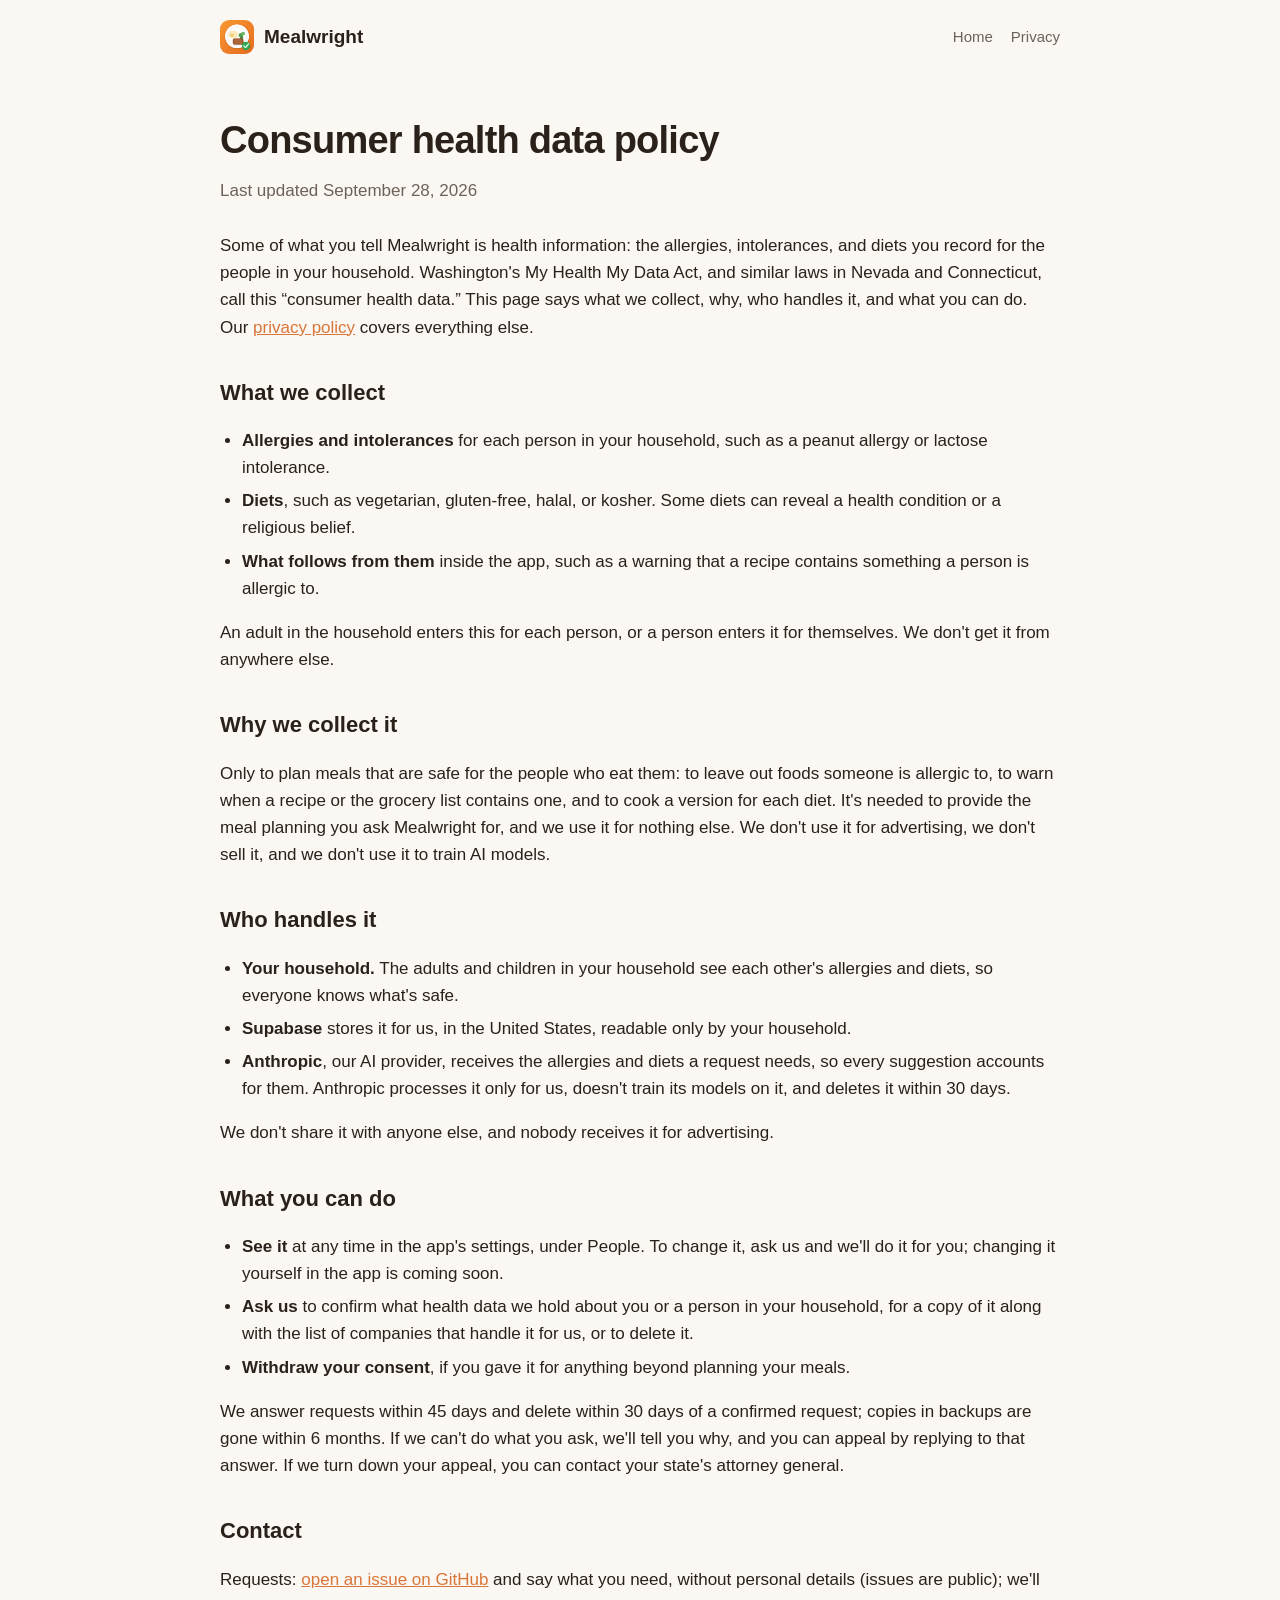
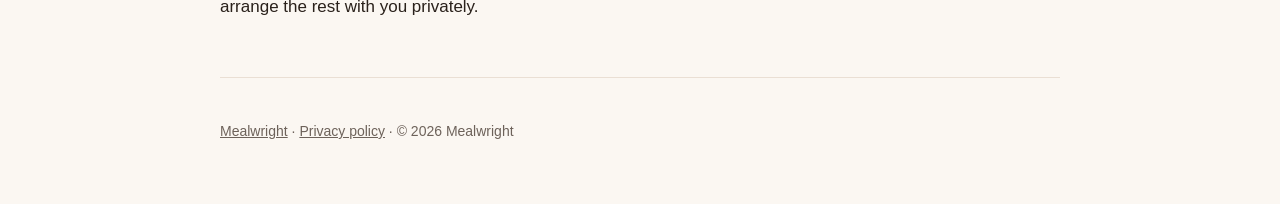
==== health-data.html @ b970c346 "Publish site from mealwright@4859d8d" ====
<!doctype html>
<html lang="en">
<head>
  <meta charset="utf-8">
  <meta name="viewport" content="width=device-width, initial-scale=1">
  <title>Consumer health data policy — Mealwright</title>
  <meta name="description" content="How Mealwright handles the allergies, intolerances, and diets you record for your household.">
  <link rel="icon" href="favicon.png">
  <link rel="stylesheet" href="style.css">
</head>
<body>
  <div class="wrap">
    <header class="top">
      <a class="brand" href="./"><img src="icon-256.png" alt="">Mealwright</a>
      <nav><a href="./">Home</a><a href="privacy.html">Privacy</a></nav>
    </header>

    <main class="doc">
      <h1>Consumer health data policy</h1>
      <p class="updated">Last updated September 28, 2026</p>

      <p>Some of what you tell Mealwright is health information: the allergies, intolerances, and diets you record for the people in your household. Washington's My Health My Data Act, and similar laws in Nevada and Connecticut, call this “consumer health data.” This page says what we collect, why, who handles it, and what you can do. Our <a href="privacy.html">privacy policy</a> covers everything else.</p>

      <h2>What we collect</h2>
      <ul>
        <li><strong>Allergies and intolerances</strong> for each person in your household, such as a peanut allergy or lactose intolerance.</li>
        <li><strong>Diets</strong>, such as vegetarian, gluten-free, halal, or kosher. Some diets can reveal a health condition or a religious belief.</li>
        <li><strong>What follows from them</strong> inside the app, such as a warning that a recipe contains something a person is allergic to.</li>
      </ul>
      <p>An adult in the household enters this for each person, or a person enters it for themselves. We don't get it from anywhere else.</p>

      <h2>Why we collect it</h2>
      <p>Only to plan meals that are safe for the people who eat them: to leave out foods someone is allergic to, to warn when a recipe or the grocery list contains one, and to cook a version for each diet. It's needed to provide the meal planning you ask Mealwright for, and we use it for nothing else. We don't use it for advertising, we don't sell it, and we don't use it to train AI models.</p>

      <h2>Who handles it</h2>
      <ul>
        <li><strong>Your household.</strong> The adults and children in your household see each other's allergies and diets, so everyone knows what's safe.</li>
        <li><strong>Supabase</strong> stores it for us, in the United States, readable only by your household.</li>
        <li><strong>Anthropic</strong>, our AI provider, receives the allergies and diets a request needs, so every suggestion accounts for them. Anthropic processes it only for us, doesn't train its models on it, and deletes it within 30 days.</li>
      </ul>
      <p>We don't share it with anyone else, and nobody receives it for advertising.</p>

      <h2>What you can do</h2>
      <ul>
        <li><strong>See it</strong> at any time in the app's settings, under People. To change it, ask us and we'll do it for you; changing it yourself in the app is coming soon.</li>
        <li><strong>Ask us</strong> to confirm what health data we hold about you or a person in your household, for a copy of it along with the list of companies that handle it for us, or to delete it.</li>
        <li><strong>Withdraw your consent</strong>, if you gave it for anything beyond planning your meals.</li>
      </ul>
      <p>We answer requests within 45 days and delete within 30 days of a confirmed request; copies in backups are gone within 6 months. If we can't do what you ask, we'll tell you why, and you can appeal by replying to that answer. If we turn down your appeal, you can contact your state's attorney general.</p>

      <h2>Contact</h2>
      <p>Requests: <a href="https://github.com/dday1231/mealwright-site/issues">open an issue on GitHub</a> and say what you need, without personal details (issues are public); we'll arrange the rest with you privately.</p>
    </main>

    <footer>
      <p><a href="./">Mealwright</a> · <a href="privacy.html">Privacy policy</a> · © 2026 Mealwright</p>
    </footer>
  </div>
</body>
</html>
---- style.css ----
:root {
  --bg: #fbf7f2;
  --surface: #ffffff;
  --text: #2a211b;
  --muted: #6d625a;
  --line: #eadfd4;
  --accent: #d9763a;
  --accent-soft: #fbe7d8;
  --green: #4f9e5a;
  --radius: 18px;
  color-scheme: light;
}
@media (prefers-color-scheme: dark) {
  :root {
    --bg: #1b1714;
    --surface: #262019;
    --text: #f3ece6;
    --muted: #b3a79d;
    --line: #3a3129;
    --accent: #ef9458;
    --accent-soft: #3a2a1f;
    --green: #6cbf77;
    color-scheme: dark;
  }
}
* { box-sizing: border-box; }
html { -webkit-text-size-adjust: 100%; }
body {
  margin: 0;
  background: var(--bg);
  color: var(--text);
  font: 17px/1.6 -apple-system, BlinkMacSystemFont, "SF Pro Text", "Segoe UI", Roboto, Helvetica, Arial, sans-serif;
}
a { color: var(--accent); }
.wrap { max-width: 880px; margin: 0 auto; padding: 0 20px; }

header.top {
  display: flex; align-items: center; justify-content: space-between;
  padding: 20px 0;
}
.brand { display: flex; align-items: center; gap: 10px; text-decoration: none; color: var(--text); font-weight: 700; font-size: 19px; }
.brand img { width: 34px; height: 34px; border-radius: 9px; }
nav { white-space: nowrap; }
nav a { color: var(--muted); text-decoration: none; margin-left: 18px; font-size: 15px; }
nav a:hover { color: var(--text); }

.hero { padding: 48px 0 40px; display: grid; grid-template-columns: 1fr auto; gap: 40px; align-items: center; }
.hero h1 { font-size: clamp(34px, 6vw, 52px); line-height: 1.08; letter-spacing: -0.02em; margin: 0 0 18px; }
.hero p.lede { font-size: 20px; color: var(--muted); margin: 0 0 26px; max-width: 34em; }
.hero .icon { width: 180px; height: 180px; border-radius: 40px; box-shadow: 0 18px 50px rgba(120, 60, 20, 0.22); }
.pill { display: inline-block; background: var(--accent-soft); color: var(--accent); font-weight: 600; font-size: 14px; padding: 6px 14px; border-radius: 999px; }

section { padding: 36px 0; border-top: 1px solid var(--line); }
section h2 { font-size: 28px; letter-spacing: -0.01em; margin: 0 0 22px; }
.grid { display: grid; grid-template-columns: repeat(2, minmax(0, 1fr)); gap: 16px; }
.card { background: var(--surface); border: 1px solid var(--line); border-radius: var(--radius); padding: 22px 22px 18px; }
.card h3 { margin: 0 0 6px; font-size: 18px; }
.card p { margin: 0; color: var(--muted); font-size: 16px; }
.card .dot { display: inline-block; width: 10px; height: 10px; border-radius: 50%; background: var(--accent); margin-right: 8px; vertical-align: 1px; }
.card .dot.green { background: var(--green); }

.steps { counter-reset: step; list-style: none; padding: 0; margin: 0; }
.steps li { counter-increment: step; position: relative; padding: 0 0 18px 48px; }
.steps li::before {
  content: counter(step); position: absolute; left: 0; top: 0;
  width: 32px; height: 32px; border-radius: 50%; background: var(--accent); color: #fff;
  font-weight: 700; display: grid; place-items: center; font-size: 15px;
}
.steps li strong { display: block; }
.steps li span { color: var(--muted); }

.note { background: var(--surface); border: 1px solid var(--line); border-radius: var(--radius); padding: 18px 22px; color: var(--muted); font-size: 15px; }

footer { border-top: 1px solid var(--line); padding: 28px 0 48px; color: var(--muted); font-size: 14px; }
footer a { color: var(--muted); }

/* Privacy policy */
.doc { padding: 24px 0 40px; }
.doc h1 { font-size: 38px; letter-spacing: -0.02em; margin: 12px 0 6px; }
.doc .updated { color: var(--muted); margin: 0 0 28px; }
.doc h2 { font-size: 22px; margin: 34px 0 10px; }
.doc p, .doc li { color: var(--text); }
.doc ul { padding-left: 22px; }
.doc li { margin-bottom: 6px; }

@media (max-width: 680px) {
  .hero { grid-template-columns: 1fr; padding-top: 24px; }
  .hero .icon { width: 112px; height: 112px; border-radius: 26px; order: -1; }
  .grid { grid-template-columns: 1fr; }
  nav a { margin-left: 12px; }
  nav a.wide { display: none; }
}
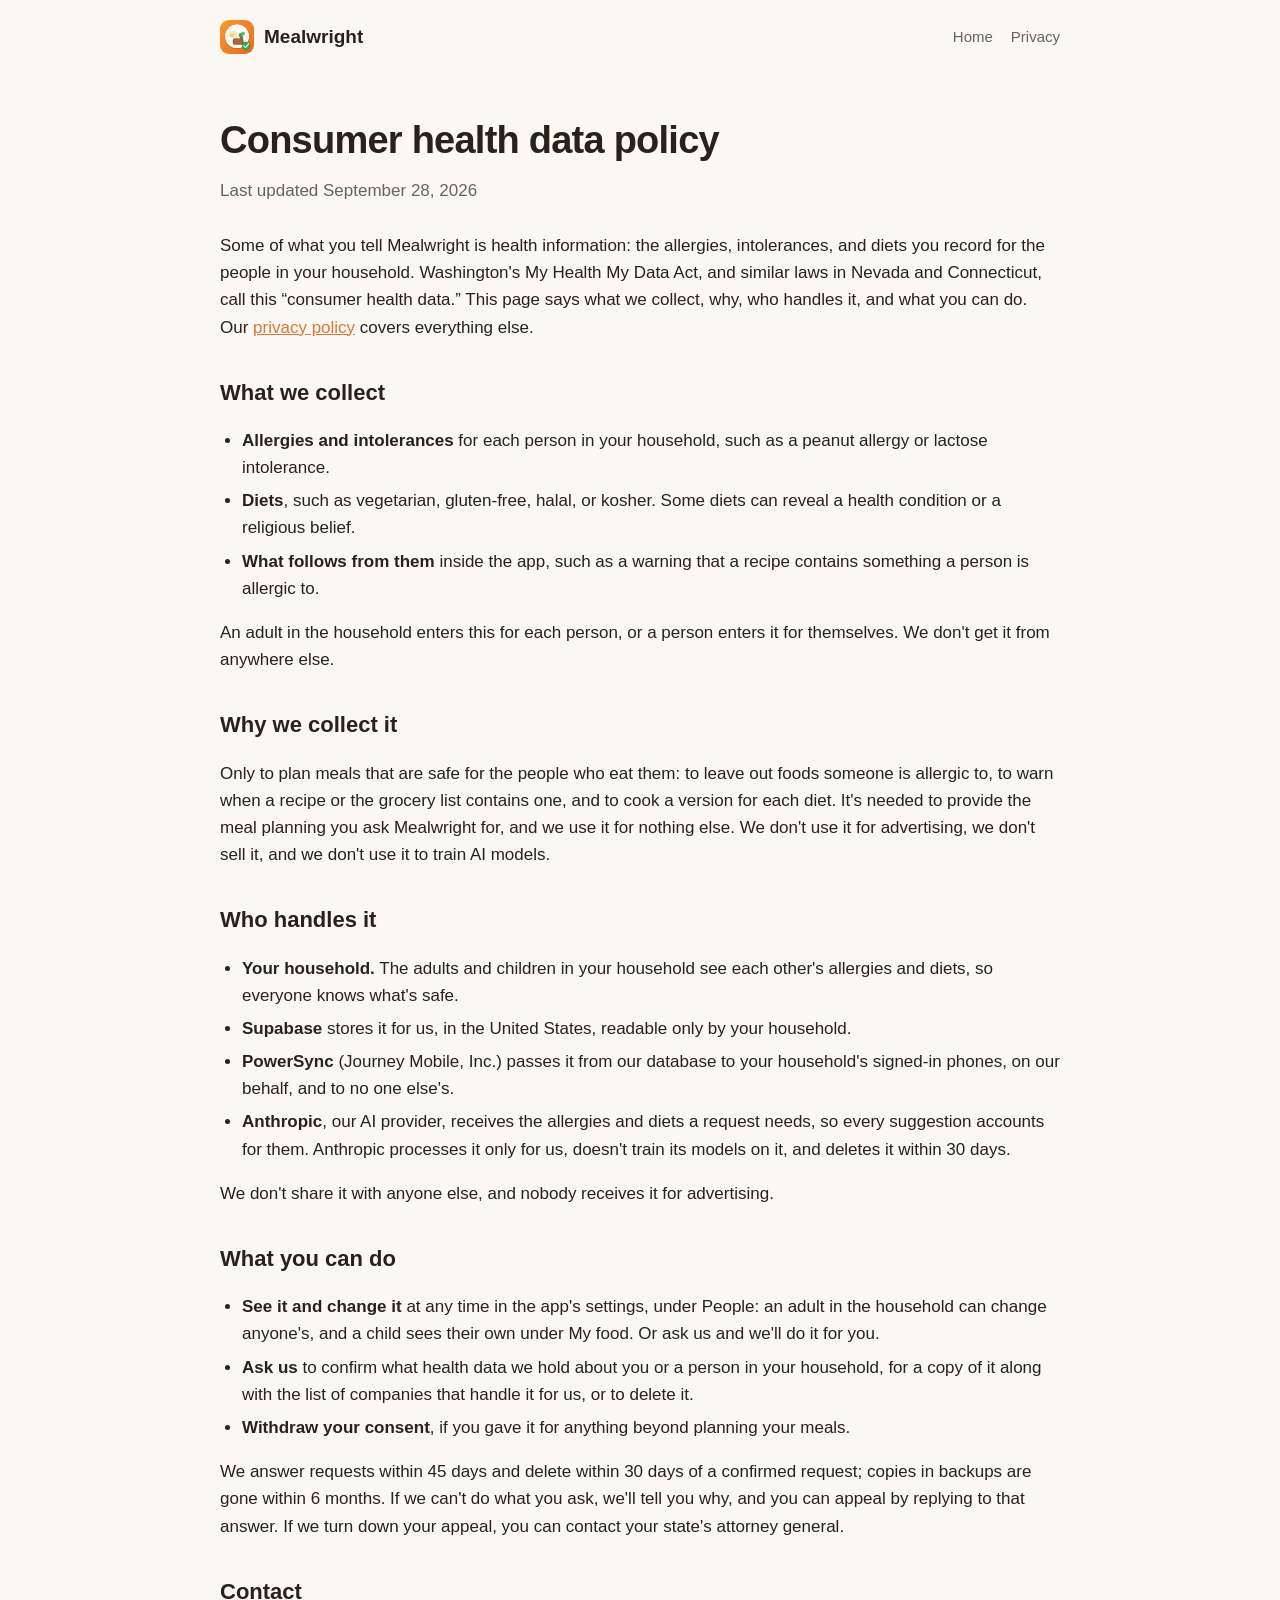
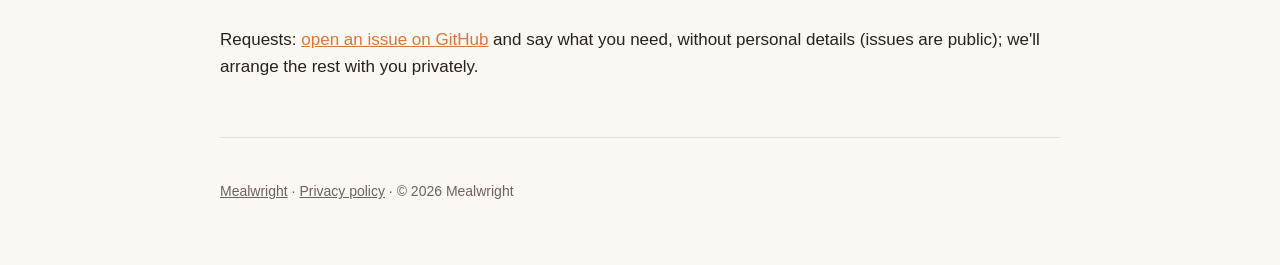
==== commit 6c60435d: "Publish site from mealwright@37a0f93" ====
--- a/health-data.html
+++ b/health-data.html
@@ -36,13 +36,14 @@
       <ul>
         <li><strong>Your household.</strong> The adults and children in your household see each other's allergies and diets, so everyone knows what's safe.</li>
         <li><strong>Supabase</strong> stores it for us, in the United States, readable only by your household.</li>
+        <li><strong>PowerSync</strong> (Journey Mobile, Inc.) passes it from our database to your household's signed-in phones, on our behalf, and to no one else's.</li>
         <li><strong>Anthropic</strong>, our AI provider, receives the allergies and diets a request needs, so every suggestion accounts for them. Anthropic processes it only for us, doesn't train its models on it, and deletes it within 30 days.</li>
       </ul>
       <p>We don't share it with anyone else, and nobody receives it for advertising.</p>
 
       <h2>What you can do</h2>
       <ul>
-        <li><strong>See it</strong> at any time in the app's settings, under People. To change it, ask us and we'll do it for you; changing it yourself in the app is coming soon.</li>
+        <li><strong>See it and change it</strong> at any time in the app's settings, under People: an adult in the household can change anyone's, and a child sees their own under My food. Or ask us and we'll do it for you.</li>
         <li><strong>Ask us</strong> to confirm what health data we hold about you or a person in your household, for a copy of it along with the list of companies that handle it for us, or to delete it.</li>
         <li><strong>Withdraw your consent</strong>, if you gave it for anything beyond planning your meals.</li>
       </ul>
--- a/style.css
+++ b/style.css
@@ -83,6 +83,30 @@
 .doc ul { padding-left: 22px; }
 .doc li { margin-bottom: 6px; }
 
+/* Waitlist form (mealime.html) */
+.signup { display: grid; gap: 10px; max-width: 520px; margin: 22px 0 14px; padding: 22px; background: var(--surface); border: 1px solid var(--line); border-radius: var(--radius); }
+.signup label { font-weight: 600; font-size: 16px; }
+.signup .optional { color: var(--muted); font-weight: 400; font-size: 14px; margin-left: 6px; }
+.signup input[type=email], .signup select {
+  width: 100%; font: inherit; font-size: 17px; color: var(--text); background: var(--bg);
+  border: 1px solid var(--line); border-radius: 12px; padding: 12px 14px; margin-bottom: 8px;
+}
+.signup input[type=email]:focus, .signup select:focus { outline: 2px solid var(--accent); outline-offset: 1px; }
+.signup .check { display: flex; gap: 10px; align-items: center; font-weight: 400; margin: 4px 0 8px; }
+.signup .check input { width: 20px; height: 20px; accent-color: var(--accent); }
+.signup button {
+  font: inherit; font-weight: 700; font-size: 17px; color: #fff; background: var(--accent);
+  border: 0; border-radius: 999px; padding: 13px 22px; cursor: pointer; justify-self: start;
+}
+.signup button:disabled { opacity: 0.6; cursor: default; }
+.signup button:focus-visible { outline: 2px solid var(--text); outline-offset: 2px; }
+.signup .hp { position: absolute; left: -10000px; width: 1px; height: 1px; overflow: hidden; }
+.status { margin: 4px 0 0; min-height: 1.6em; color: var(--muted); }
+.status.done { color: var(--green); font-weight: 600; }
+.status.error { color: #c2410c; font-weight: 600; }
+.fine { color: var(--muted); font-size: 15px; }
+.hero .from { display: inline-block; margin-top: 4px; font-weight: 600; }
+
 @media (max-width: 680px) {
   .hero { grid-template-columns: 1fr; padding-top: 24px; }
   .hero .icon { width: 112px; height: 112px; border-radius: 26px; order: -1; }
